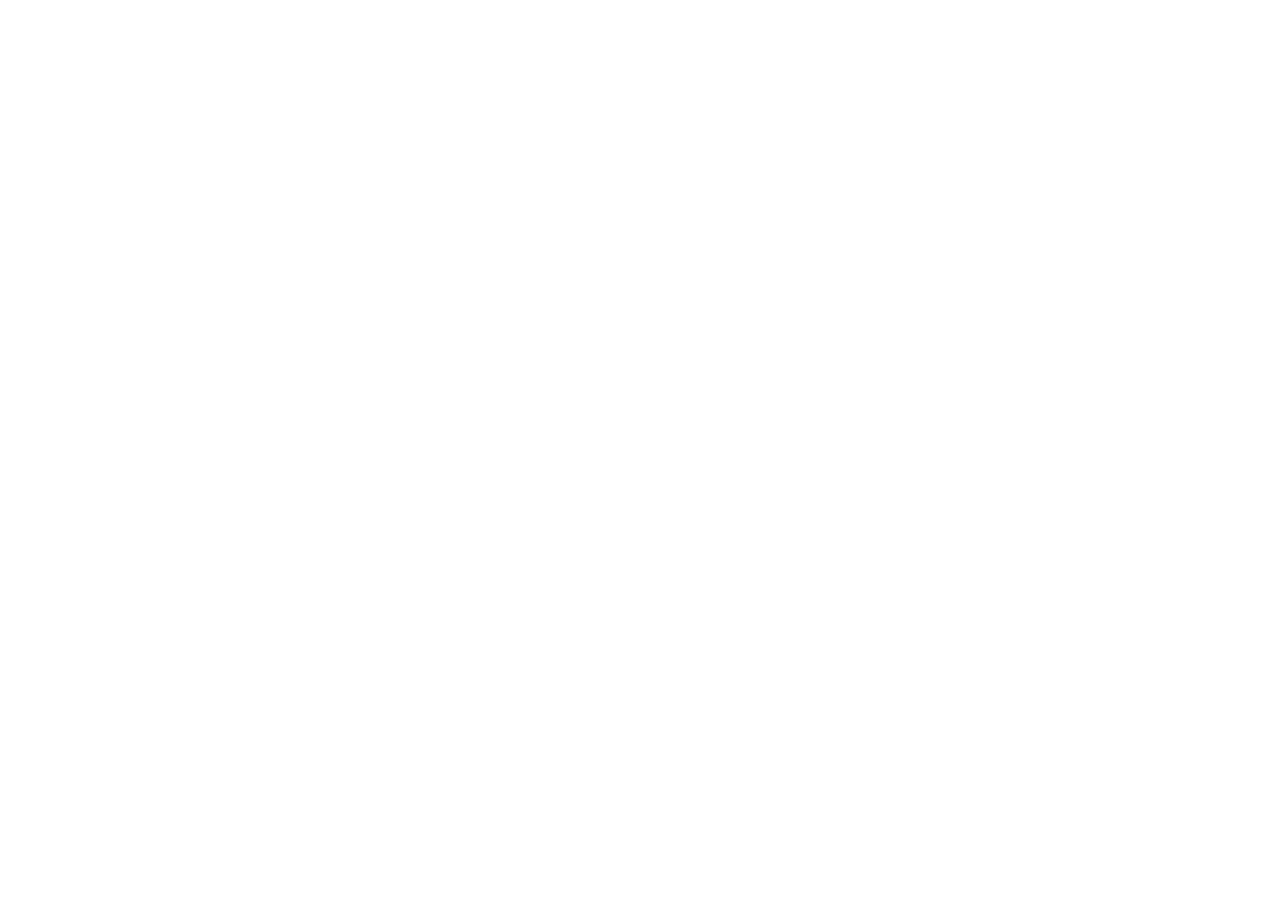
==== towers/index.html @ 715af48a "Add new app build" ====
<!DOCTYPE html><html lang=en><head><meta charset=utf-8><meta http-equiv=X-UA-Compatible content="IE=edge"><meta name=viewport content="width=device-width,initial-scale=1"><link rel=icon href=/favicon.ico><title>towers</title><link href=/css/app.a3e036bb.css rel=preload as=style><link href=/js/app.f87b0c0f.js rel=preload as=script><link href=/js/chunk-vendors.45cae23a.js rel=preload as=script><link href=/css/app.a3e036bb.css rel=stylesheet></head><body><noscript><strong>We're sorry but towers doesn't work properly without JavaScript enabled. Please enable it to continue.</strong></noscript><div id=app></div><script src=/js/chunk-vendors.45cae23a.js></script><script src=/js/app.f87b0c0f.js></script></body></html>
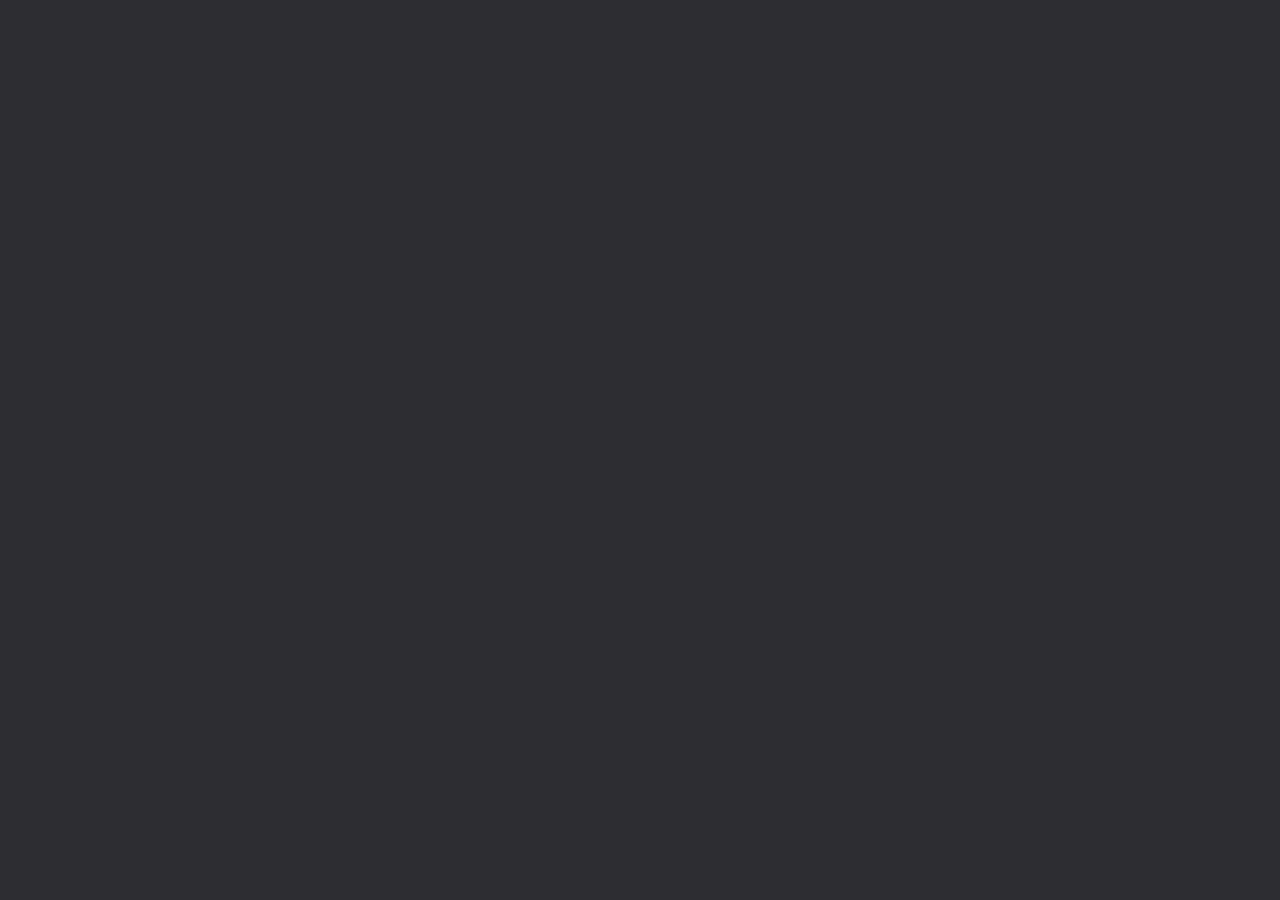
==== commit 43979d6a: "publicPath update" ====
--- a/towers/index.html
+++ b/towers/index.html
@@ -1 +1 @@
-<!DOCTYPE html><html lang=en><head><meta charset=utf-8><meta http-equiv=X-UA-Compatible content="IE=edge"><meta name=viewport content="width=device-width,initial-scale=1"><link rel=icon href=/favicon.ico><title>towers</title><link href=/css/app.a3e036bb.css rel=preload as=style><link href=/js/app.f87b0c0f.js rel=preload as=script><link href=/js/chunk-vendors.45cae23a.js rel=preload as=script><link href=/css/app.a3e036bb.css rel=stylesheet></head><body><noscript><strong>We're sorry but towers doesn't work properly without JavaScript enabled. Please enable it to continue.</strong></noscript><div id=app></div><script src=/js/chunk-vendors.45cae23a.js></script><script src=/js/app.f87b0c0f.js></script></body></html>+<!DOCTYPE html><html lang=en><head><meta charset=utf-8><meta http-equiv=X-UA-Compatible content="IE=edge"><meta name=viewport content="width=device-width,initial-scale=1"><link rel=icon href=/towers/favicon.ico><title>towers</title><link href=/towers/css/app.070b3291.css rel=preload as=style><link href=/towers/js/app.0bafa057.js rel=preload as=script><link href=/towers/js/chunk-vendors.45cae23a.js rel=preload as=script><link href=/towers/css/app.070b3291.css rel=stylesheet></head><body><noscript><strong>We're sorry but towers doesn't work properly without JavaScript enabled. Please enable it to continue.</strong></noscript><div id=app></div><script src=/towers/js/chunk-vendors.45cae23a.js></script><script src=/towers/js/app.0bafa057.js></script></body></html>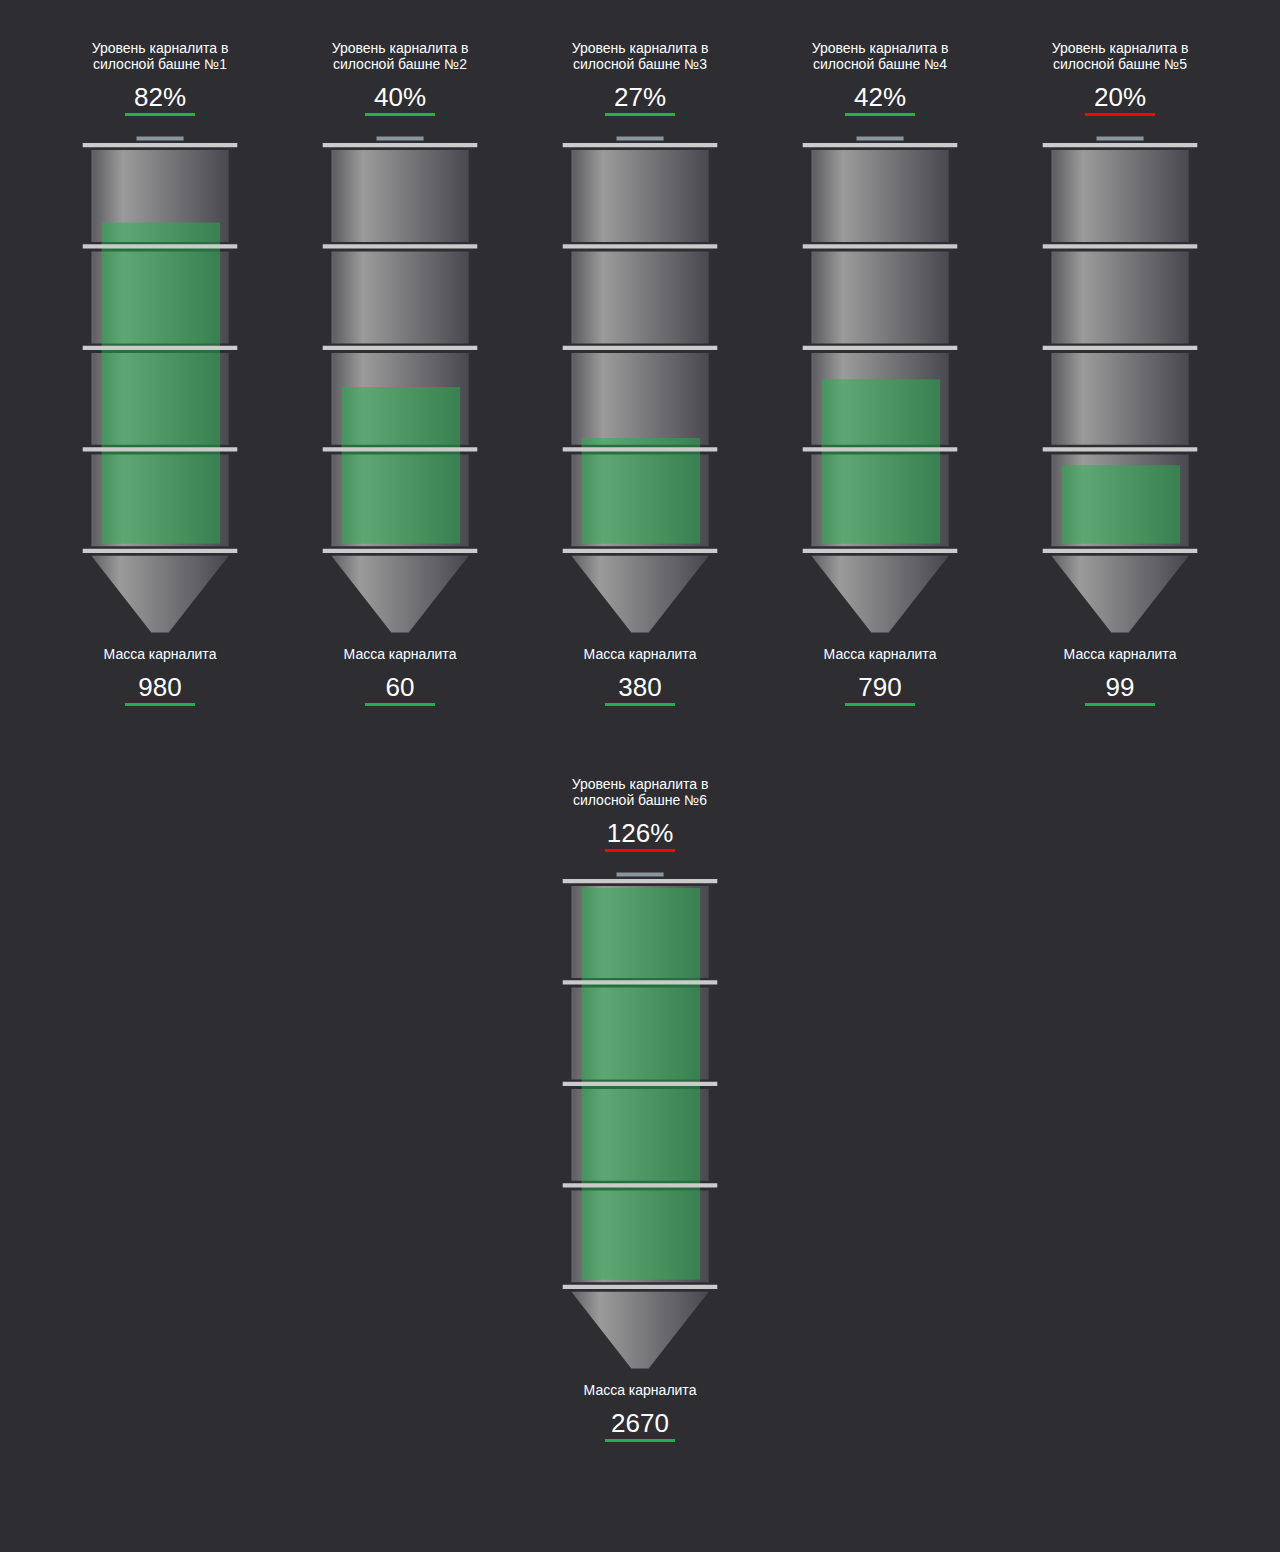
==== commit d7ff3a3f: "publicPath fix" ====
--- a/towers/index.html
+++ b/towers/index.html
@@ -1 +1 @@
-<!DOCTYPE html><html lang=en><head><meta charset=utf-8><meta http-equiv=X-UA-Compatible content="IE=edge"><meta name=viewport content="width=device-width,initial-scale=1"><link rel=icon href=/towers/favicon.ico><title>towers</title><link href=/towers/css/app.070b3291.css rel=preload as=style><link href=/towers/js/app.0bafa057.js rel=preload as=script><link href=/towers/js/chunk-vendors.45cae23a.js rel=preload as=script><link href=/towers/css/app.070b3291.css rel=stylesheet></head><body><noscript><strong>We're sorry but towers doesn't work properly without JavaScript enabled. Please enable it to continue.</strong></noscript><div id=app></div><script src=/towers/js/chunk-vendors.45cae23a.js></script><script src=/towers/js/app.0bafa057.js></script></body></html>+<!DOCTYPE html><html lang=en><head><meta charset=utf-8><meta http-equiv=X-UA-Compatible content="IE=edge"><meta name=viewport content="width=device-width,initial-scale=1"><link rel=icon href=/towers/favicon.ico><title>towers</title><link href=/towers/css/app.1e358aaf.css rel=preload as=style><link href=/towers/js/app.6e93e41d.js rel=preload as=script><link href=/towers/js/chunk-vendors.45cae23a.js rel=preload as=script><link href=/towers/css/app.1e358aaf.css rel=stylesheet></head><body><noscript><strong>We're sorry but towers doesn't work properly without JavaScript enabled. Please enable it to continue.</strong></noscript><div id=app></div><script src=/towers/js/chunk-vendors.45cae23a.js></script><script src=/towers/js/app.6e93e41d.js></script></body></html>